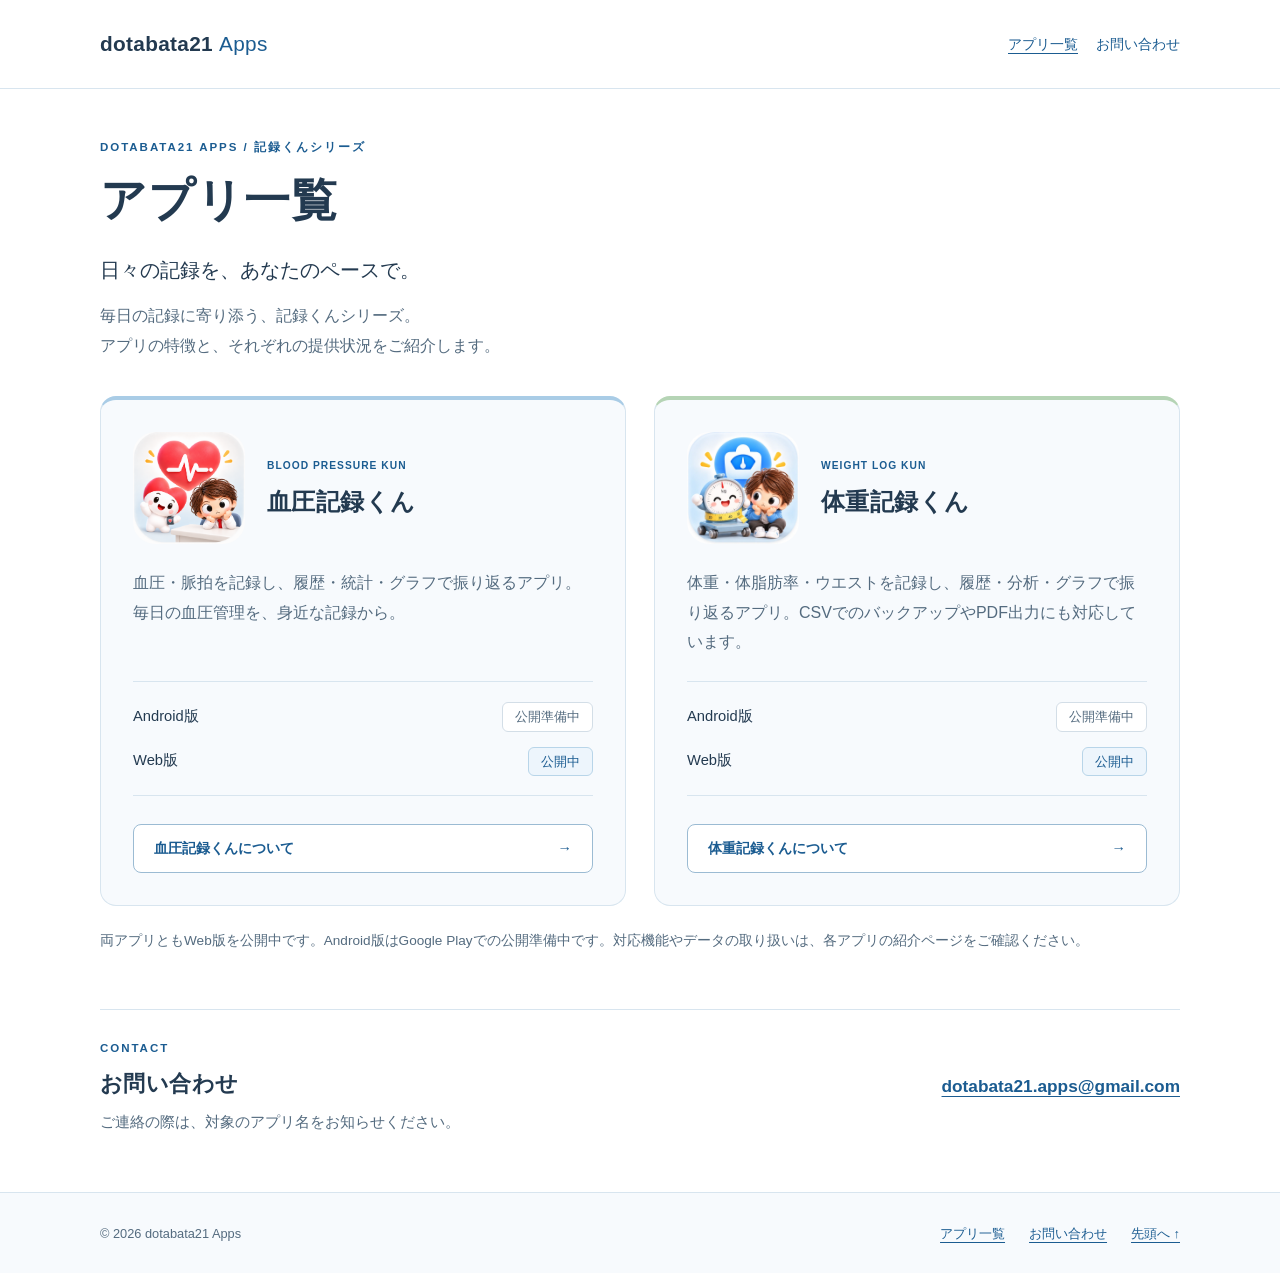
==== apps/index.html @ 8f8637d3 "feat: publish app directory and Weight Log Kun website" ====
<!doctype html>
<html lang="ja">
<head>
  <meta charset="utf-8">
  <meta name="viewport" content="width=device-width, initial-scale=1">
  <title>アプリ一覧｜dotabata21 Apps</title>
  <meta name="description" content="dotabata21 Appsの記録くんシリーズ。血圧記録くんと体重記録くんの紹介ページ、Android版・Web版の提供状況をご案内します。">
  <meta name="robots" content="index,follow">
  <meta name="theme-color" content="#edf5fc">
  <link rel="canonical" href="https://dotabata21.github.io/apps/">
  <meta property="og:type" content="website">
  <meta property="og:locale" content="ja_JP">
  <meta property="og:site_name" content="dotabata21 Apps">
  <meta property="og:title" content="アプリ一覧｜dotabata21 Apps">
  <meta property="og:description" content="日々の記録を、あなたのペースで。記録くんシリーズのアプリと提供状況をご案内します。">
  <meta property="og:url" content="https://dotabata21.github.io/apps/">
  <meta name="twitter:card" content="summary">
  <link rel="stylesheet" href="/css/style.css">
  <link rel="stylesheet" href="/css/apps.css">
</head>
<body id="top" class="apps-page">
  <a class="skip-link" href="#main">本文へ移動</a>
  <header class="site-header">
    <div class="container header-inner">
      <a class="brand" href="/apps/" aria-label="dotabata21 Apps アプリ一覧">dotabata21 <span>Apps</span></a>
      <nav aria-label="メインナビゲーション"><a href="/apps/" aria-current="page">アプリ一覧</a><a href="#contact">お問い合わせ</a></nav>
    </div>
  </header>
  <main id="main" class="container">
    <header class="apps-intro">
      <p class="eyebrow">DOTABATA21 APPS / 記録くんシリーズ</p>
      <h1>アプリ一覧</h1>
      <p class="apps-lead">日々の記録を、あなたのペースで。</p>
      <p>毎日の記録に寄り添う、記録くんシリーズ。<br>アプリの特徴と、それぞれの提供状況をご紹介します。</p>
    </header>
    <section class="app-grid" aria-label="記録くんシリーズのアプリ">
      <article class="app-card">
        <div class="app-card-heading">
          <a class="app-icon-link" href="/" aria-label="血圧記録くんの紹介ページへ"><img src="/images/blood-pressure-kun-icon.png" width="1254" height="1254" alt="血圧記録くんの正式アイコン" decoding="async"></a>
          <div><p class="eyebrow" lang="en">BLOOD PRESSURE KUN</p><h2><a href="/">血圧記録くん</a></h2></div>
        </div>
        <p class="app-description">血圧・脈拍を記録し、履歴・統計・グラフで振り返るアプリ。毎日の血圧管理を、身近な記録から。</p>
        <dl class="app-availability"><div><dt>Android版</dt><dd><span class="availability-badge">公開準備中</span></dd></div><div><dt>Web版</dt><dd><span class="availability-badge is-available">公開中</span></dd></div></dl>
        <a class="button-link app-details" href="/">血圧記録くんについて <span aria-hidden="true">→</span></a>
      </article>
      <article class="app-card app-card-weight">
        <div class="app-card-heading">
          <a class="app-icon-link" href="/weight-log/" aria-label="体重記録くんの紹介ページへ"><img src="/images/weight-log/weight-log-icon.webp" width="512" height="512" alt="男の子くんと体重計くんが並ぶ体重記録くんの正式アイコン" decoding="async"></a>
          <div><p class="eyebrow" lang="en">WEIGHT LOG KUN</p><h2><a href="/weight-log/">体重記録くん</a></h2></div>
        </div>
        <p class="app-description">体重・体脂肪率・ウエストを記録し、履歴・分析・グラフで振り返るアプリ。CSVでのバックアップやPDF出力にも対応しています。</p>
        <dl class="app-availability"><div><dt>Android版</dt><dd><span class="availability-badge">公開準備中</span></dd></div><div><dt>Web版</dt><dd><span class="availability-badge is-available">公開中</span></dd></div></dl>
        <a class="button-link app-details" href="/weight-log/">体重記録くんについて <span aria-hidden="true">→</span></a>
      </article>
    </section>
    <p class="availability-note">両アプリともWeb版を公開中です。Android版はGoogle Playでの公開準備中です。対応機能やデータの取り扱いは、各アプリの紹介ページをご確認ください。</p>
    <section id="contact" class="apps-contact">
      <div><p class="eyebrow">CONTACT</p><h2>お問い合わせ</h2><p>ご連絡の際は、対象のアプリ名をお知らせください。</p></div>
      <a class="email-link" href="mailto:dotabata21.apps@gmail.com">dotabata21.apps@gmail.com</a>
    </section>
  </main>
  <footer class="site-footer"><div class="container footer-inner"><small>© 2026 dotabata21 Apps</small><a href="/apps/" aria-current="page">アプリ一覧</a><a href="#contact">お問い合わせ</a><a href="#top">先頭へ ↑</a></div></footer>
</body>
</html>
---- css/style.css ----
:root {
  color-scheme: light;
  --ink: #233a50;
  --muted: #546b7f;
  --blue: #1b5c91;
  --pale: #edf5fc;
  --line: #d8e5ef;
  --width: 1080px;
}
* { box-sizing: border-box; }
html { scroll-padding-top: 24px; }
body {
  margin: 0;
  color: var(--ink);
  background: #fff;
  font-family: -apple-system, BlinkMacSystemFont, "Segoe UI", "Hiragino Kaku Gothic ProN", "Yu Gothic", Meiryo, sans-serif;
  font-size: 16px;
  line-height: 1.85;
  overflow-wrap: anywhere;
}
img { display: block; max-width: 100%; height: auto; }
a { color: var(--blue); text-underline-offset: 4px; }
a:hover { text-decoration-thickness: 2px; }
a:focus-visible { outline: 3px solid #2879b5; outline-offset: 5px; border-radius: 3px; }
h1, h2, h3 { margin: 0; line-height: 1.5; font-weight: 700; letter-spacing: .02em; }
h1 { font-size: clamp(2rem, 5vw, 2.9rem); }
h2 { font-size: clamp(1.5rem, 3vw, 1.9rem); }
h3 { font-size: 1.2rem; }
p { margin: 0 0 1em; }
p:last-child { margin-bottom: 0; }
.container { width: min(var(--width), calc(100% - 48px)); margin-inline: auto; }
.skip-link { position: absolute; z-index: 10; top: -100px; left: 16px; background: white; padding: 10px 16px; }
.skip-link:focus { top: 12px; }
.site-header { border-bottom: 1px solid var(--line); }
.header-inner { min-height: 88px; display: flex; align-items: center; justify-content: space-between; gap: 24px; }
.brand { color: var(--ink); font-size: 1.3rem; font-weight: 700; text-decoration: none; white-space: nowrap; letter-spacing: .015em; }
.brand span { color: var(--blue); font-weight: 500; }
.site-header nav { display: flex; flex-wrap: wrap; gap: 8px 24px; align-items: center; font-size: .88rem; }
.site-header nav a { display: inline-flex; align-items: center; min-height: 44px; text-decoration: none; }
.site-header nav a:hover, .site-header nav a[aria-current="page"] { text-decoration: underline; }
.eyebrow { color: var(--blue); font-size: .72rem; font-weight: 700; letter-spacing: .17em; margin-bottom: 8px; }
.hero { text-align: center; padding-top: 48px; }
.app-name-en { color: var(--muted); font-size: .98rem; letter-spacing: .08em; margin-top: 2px; margin-bottom: 28px; }
.hero-image { width: 100%; border-radius: 18px; }
.hero-description { font-size: clamp(1.02rem, 2.2vw, 1.2rem); margin: 30px auto 0; max-width: 700px; line-height: 1.95; }
.about-section { display: grid; grid-template-columns: 240px 1fr; gap: 54px; align-items: center; max-width: 930px; margin: 76px auto 0; scroll-margin-top: 24px; }
.app-image-wrap { padding: 5px; }
.app-image { width: 100%; border-radius: 22px; }
.about-section h2 { margin-bottom: 18px; }
.about-section p:not(.eyebrow) { color: var(--muted); }
.features-section { margin-top: 72px; }
.section-heading { margin-bottom: 28px; }
.feature-grid { display: grid; grid-template-columns: repeat(2, minmax(0, 1fr)); gap: 26px 44px; }
.feature { border-top: 1px solid var(--line); padding: 20px 0 10px; }
.feature-number { display: block; color: #6687a1; font-size: .8rem; letter-spacing: .09em; margin-bottom: 5px; }
.feature h3 { margin-bottom: 10px; }
.feature p { color: var(--muted); }
.privacy-panel { margin-top: 62px; padding: 30px 32px; background: var(--pale); border-radius: 16px; display: flex; gap: 24px; align-items: center; justify-content: space-between; }
.privacy-panel h2 { font-size: 1.4rem; margin-bottom: 10px; }
.privacy-panel p:not(.eyebrow) { color: var(--muted); }
.button-link { display: inline-flex; align-items: center; justify-content: center; gap: 8px; min-height: 48px; padding: 10px 20px; background: white; border: 1px solid #9bbbd3; border-radius: 8px; text-decoration: none; font-size: .9rem; font-weight: 600; flex-shrink: 0; }
.button-link:hover { background: #f8fbfe; }
.contact-section { margin-block: 64px 68px; }
.contact-section h2 { margin-bottom: 12px; }
.contact-section p { color: var(--muted); }
.email-link { display: inline-block; padding-block: 8px; font-size: 1.08rem; font-weight: 600; }
.developer-note { font-size: .88rem; margin-top: 20px; }
.site-footer { border-top: 1px solid var(--line); background: #f7fafd; }
.footer-inner { min-height: 80px; display: flex; flex-wrap: wrap; align-items: center; gap: 8px 24px; font-size: .8rem; padding-block: 18px; }
.footer-inner small { color: var(--muted); font-size: inherit; margin-right: auto; }
.footer-inner a { display: inline-flex; align-items: center; min-height: 40px; }
.policy-container { max-width: 860px; }
.policy-heading { padding-block: 48px 26px; }
.policy-heading h1 { font-size: clamp(1.65rem, 4vw, 2.3rem); margin-bottom: 22px; }
.policy-heading > p:not(.eyebrow) { color: var(--muted); }
.policy-date { font-size: .88rem; margin-top: 18px; }
.policy-contents { padding: 24px 28px; border: 1px solid var(--line); border-radius: 12px; background: #f7fafd; }
.policy-contents h2 { font-size: 1.1rem; margin-bottom: 12px; }
.policy-contents ol { margin: 0; padding-left: 1.5em; columns: 2; column-gap: 42px; font-size: .9rem; }
.policy-contents li { break-inside: avoid; padding-block: 5px; }
.policy-section { padding-block: 34px; border-bottom: 1px solid var(--line); scroll-margin-top: 24px; }
.policy-section h2 { font-size: clamp(1.2rem, 2.5vw, 1.4rem); margin-bottom: 16px; }
.policy-section p { line-height: 1.95; }
.policy-section ul { padding-left: 1.5em; margin-block: 12px 20px; }
.policy-section li { padding-bottom: 4px; }
.policy-note { padding: 14px 18px; background: var(--pale); border-left: 3px solid #94b9d4; border-radius: 0 6px 6px 0; font-size: .94rem; }
.policy-contact dl { display: grid; grid-template-columns: 130px 1fr; gap: 8px 24px; margin: 0; }
.policy-contact dt { color: var(--muted); }
.policy-contact dd { margin: 0; }
.back-link { display: inline-flex; align-items: center; min-height: 48px; margin-block: 28px 44px; }
@media (max-width: 900px) {
  .header-inner { flex-wrap: wrap; gap: 0; padding-block: 16px 10px; }
  .site-header nav { width: 100%; gap: 4px 22px; }
  .about-section { grid-template-columns: 190px 1fr; gap: 32px; }
  .privacy-panel { align-items: flex-start; flex-direction: column; }
}
@media (max-width: 620px) {
  .container { width: calc(100% - 36px); }
  .header-inner { padding-block: 14px 8px; }
  .brand { font-size: 1.16rem; }
  .site-header nav { gap: 0 15px; font-size: .76rem; }
  .hero { padding-top: 30px; }
  .app-name-en { margin-bottom: 20px; font-size: .88rem; }
  .hero-image { border-radius: 10px; }
  .hero-description { margin-top: 22px; text-align: left; }
  .desktop-break { display: none; }
  .about-section { grid-template-columns: 1fr; gap: 22px; margin-top: 44px; }
  .app-image-wrap { width: 172px; padding: 0; }
  .about-section h2 { margin-bottom: 14px; }
  .features-section { margin-top: 44px; }
  .section-heading { margin-bottom: 16px; }
  .feature-grid { grid-template-columns: 1fr; gap: 12px; }
  .feature { padding-top: 16px; }
  .privacy-panel { margin-top: 36px; padding: 23px 20px; gap: 18px; border-radius: 12px; }
  .button-link { width: 100%; padding-inline: 12px; }
  .contact-section { margin-block: 38px 44px; }
  .email-link { font-size: .97rem; }
  .footer-inner { gap: 0 18px; }
  .footer-inner small { width: 100%; }
  .policy-heading { padding-block: 30px 20px; }
  .policy-contents { padding: 20px; }
  .policy-contents ol { columns: 1; }
  .policy-section { padding-block: 28px; }
  .policy-contact dl { grid-template-columns: 1fr; gap: 2px; }
  .policy-contact dd { margin-bottom: 10px; }
}
@media print {
  .site-header, .site-footer, .skip-link, .back-link { display: none; }
  .container { width: 100%; }
  .policy-heading { padding-top: 0; }
  .policy-section { break-inside: avoid; }
  a { color: inherit; }
}

/* Official guide expansion: keep the existing palette, artwork and typography. */
button { font: inherit; }
button:focus-visible, summary:focus-visible { outline: 3px solid #2879b5; outline-offset: 4px; }
.site-header nav { gap: 4px 18px; }
.hero-links { display: flex; justify-content: center; gap: 8px 30px; flex-wrap: wrap; margin-top: 14px; }
.hero-links a { min-height: 44px; display: inline-flex; align-items: center; font-size: .93rem; }
.medical-note { border-left: 3px solid #94b9d4; padding-left: 16px; font-size: .94rem; }
.versions-section, .web-section, .camera-section { margin-top: 64px; scroll-margin-top: 24px; }
.section-heading > p:not(.eyebrow) { margin-top: 12px; color: var(--muted); max-width: 760px; }
.version-grid, .info-grid { display: grid; grid-template-columns: repeat(2,minmax(0,1fr)); gap: 24px; }
.version-card { border: 1px solid var(--line); border-radius: 14px; padding: 28px; background: #f7fafd; display: flex; flex-direction: column; }
.version-heading { display: flex; align-items: center; flex-wrap: wrap; gap: 6px 12px; margin-bottom: 16px; }
.release-status { border: 1px solid #ccdce8; background: #fff; padding: 1px 9px; border-radius: 5px; font-size: .76rem; color: var(--muted); }
.release-status.is-live { color: var(--blue); }
.version-card > p:not(.small-note) { color: var(--muted); flex-grow: 1; }
.version-card .button-link { width: 100%; }
.button-link:disabled { color: #546b7f; background: #eef2f6; border-color: #c9d7e2; cursor: default; opacity: 1; }
.small-note { font-size: .9rem; color: var(--muted); margin-top: 12px; }
.info-grid { margin-block: 24px; }
.info-card { background: #f7fafd; border-top: 2px solid #c7deef; padding: 20px 22px; }
.info-card h3 { font-size: 1.06rem; margin-bottom: 12px; }
.info-card p { color: var(--muted); }
.web-section > p, .camera-section > p { max-width: 920px; }
.data-section { margin-top: 56px; padding: 32px; background: var(--pale); border-radius: 16px; scroll-margin-top: 24px; }
.data-section h2 { margin-bottom: 18px; }
.data-section .button-link { margin-top: 8px; }
.plain-list { padding-left: 1.3em; margin-bottom: 22px; }
.plain-list li { padding-bottom: 8px; }
.policy-section h3 { font-size: 1.08rem; margin-block: 26px 12px; }
.steps { padding-left: 1.4em; margin-block: 16px 24px; }
.steps li { padding-block: 5px; padding-left: 4px; }
.faq-list { margin-bottom: 30px; }
.faq-item { border-top: 1px solid var(--line); scroll-margin-top: 24px; }
.faq-item:last-child { border-bottom: 1px solid var(--line); }
.faq-item summary { min-height: 60px; padding: 18px 10px 18px 6px; font-weight: 600; cursor: pointer; line-height: 1.6; }
.faq-item summary::marker, .license-item summary::marker { color: var(--blue); }
.faq-answer { padding: 0 16px 22px 26px; color: var(--muted); }
.license-item { border: 1px solid var(--line); border-radius: 8px; margin-top: 12px; }
.license-item summary { padding: 14px 16px; cursor: pointer; min-height: 48px; }
.license-item summary span { font-weight: 600; }
.license-item summary small { display: block; margin-left: 16px; color: var(--muted); }
.license-item pre { white-space: pre-wrap; overflow-wrap: anywhere; font-size: .82rem; line-height: 1.65; margin: 0; padding: 18px; border-top: 1px solid var(--line); font-family: ui-monospace, Consolas, monospace; }
[hidden] { display: none !important; }
@media (max-width: 900px) { .site-header nav { gap: 0 20px; } }
@media (max-width: 620px) {
  .brand { white-space: normal; max-width: 100%; }
  .site-header nav { font-size: .83rem; gap: 0 18px; }
  .hero-links { justify-content: flex-start; gap: 0 20px; }
  .versions-section, .web-section, .camera-section { margin-top: 42px; }
  .version-grid, .info-grid { grid-template-columns: 1fr; gap: 18px; }
  .version-card { padding: 22px 20px; }
  .data-section { margin-top: 36px; padding: 23px 20px; }
  .info-card { padding: 18px 20px; }
  .faq-answer { padding: 0 8px 20px 20px; }
  .policy-contents a { display: inline-block; min-height: 36px; }
  .license-item summary { padding-inline: 12px; }
}
@media (prefers-reduced-motion: reduce) { html { scroll-behavior: auto; } }
@media print { .versions-section button, .hero-links { display: none; } .faq-item, .license-item { break-inside: avoid; } }

/* Android screen previews: scoped to the home-page screenshot section. */
.screenshots-section { margin-top: 64px; scroll-margin-top: 24px; }
.screenshot-grid { display: grid; grid-template-columns: repeat(4, minmax(0, 1fr)); gap: 24px; margin-inline: auto; }
.screenshot-card { margin: 0; padding: 16px; border: 1px solid var(--line); border-radius: 14px; background: #f7fafd; }
.screenshot-link { display: block; width: 190px; max-width: 100%; margin-inline: auto; cursor: zoom-in; }
.screenshot-card img { width: 100%; height: auto; margin-inline: auto; border: 1px solid var(--line); border-radius: 10px; box-shadow: 0 4px 14px rgba(35, 58, 80, .06); }
.screenshot-card figcaption { margin-top: 14px; text-align: center; font-size: 1.06rem; font-weight: 600; }
@media (max-width: 1000px) {
  .screenshot-grid { grid-template-columns: repeat(2, minmax(0, 1fr)); max-width: 560px; }
}
@media (max-width: 760px) {
  .screenshot-grid { grid-template-columns: 1fr; }
  .screenshot-link { width: 50%; max-width: 190px; }
}
@media (max-width: 620px) {
  .screenshots-section { margin-top: 42px; }
  .screenshot-grid { gap: 18px; }
  .screenshot-card { padding: 12px; }
}

.screenshot-dialog { width: fit-content; max-width: calc(100% - 32px); max-height: calc(100% - 32px); padding: 20px; color: var(--ink); border: 1px solid var(--line); border-radius: 14px; background: #fff; }
.screenshot-dialog::backdrop { background: rgba(35, 58, 80, .55); }
.screenshot-dialog-heading { display: flex; align-items: center; justify-content: space-between; gap: 20px; margin-bottom: 16px; }
.screenshot-dialog-heading h3 { font-size: 1.1rem; }
.screenshot-dialog-heading form { margin: 0; }
.screenshot-close { min-height: 44px; padding: 8px 12px; color: var(--blue); border: 1px solid var(--line); border-radius: 8px; background: #fff; cursor: pointer; }
.screenshot-dialog img { width: auto; height: auto; max-width: min(380px, 100%); max-height: calc(100dvh - 150px); margin-inline: auto; border: 1px solid var(--line); border-radius: 10px; }
---- css/apps.css ----
/* Additions are limited to the new application directory page. */
.apps-page .apps-intro { padding: 48px 0 36px; }
.apps-page .apps-intro h1 { margin-bottom: 16px; }
.apps-page .apps-lead { color: var(--ink); font-size: 1.25rem; margin-bottom: 12px; }
.apps-page .apps-intro > p:last-child { color: var(--muted); }
.apps-page .app-grid { display: grid; grid-template-columns: repeat(2, minmax(0, 1fr)); gap: 28px; }
.apps-page .app-card { min-width: 0; padding: 32px; border: 1px solid var(--line); border-top: 4px solid #a9cce6; border-radius: 16px; background: #f7fafd; display: flex; flex-direction: column; }
.apps-page .app-card-weight { border-top-color: #b5d4b5; }
.apps-page .app-card-heading { display: grid; grid-template-columns: 112px minmax(0, 1fr); gap: 22px; align-items: center; margin-bottom: 24px; }
.apps-page .app-icon-link { display: block; border-radius: 22px; }
.apps-page .app-icon-link img { border-radius: 22px; width: 112px; }
.apps-page .app-card-heading .eyebrow { font-size: .64rem; letter-spacing: .1em; }
.apps-page .app-card h2 { font-size: 1.5rem; }
.apps-page .app-card h2 a { color: var(--ink); text-decoration: none; }
.apps-page .app-card h2 a:hover { text-decoration: underline; }
.apps-page .app-description { color: var(--muted); flex-grow: 1; margin-bottom: 24px; }
.apps-page .app-availability { margin: 0 0 28px; padding-block: 12px; border-block: 1px solid var(--line); }
.apps-page .app-availability > div { display: flex; align-items: center; justify-content: space-between; flex-wrap: wrap; gap: 6px 12px; padding-block: 7px; }
.apps-page .app-availability dt { font-size: .92rem; }
.apps-page .app-availability dd { margin: 0; }
.apps-page .availability-badge { display: inline-block; padding: 2px 12px; border: 1px solid #d3dee7; border-radius: 6px; background: #fff; color: var(--muted); font-size: .8rem; }
.apps-page .availability-badge.is-available { color: #1b5c91; border-color: #b8d5e9; background: #edf5fc; }
.apps-page .app-details { width: 100%; justify-content: space-between; }
.apps-page .availability-note { margin: 22px 0 0; color: var(--muted); font-size: .85rem; }
.apps-page .apps-contact { margin-block: 56px; padding-top: 28px; border-top: 1px solid var(--line); display: flex; align-items: center; justify-content: space-between; flex-wrap: wrap; gap: 20px; }
.apps-page .apps-contact h2 { font-size: 1.4rem; margin-bottom: 8px; }
.apps-page .apps-contact p:not(.eyebrow) { color: var(--muted); font-size: .93rem; }
@media (max-width: 760px) {
  .apps-page .app-grid { grid-template-columns: 1fr; gap: 22px; }
  .apps-page .apps-intro { padding-block: 32px 28px; }
  .apps-page .app-card { padding: 24px; }
  .apps-page .apps-contact { margin-block: 40px; }
}
@media (max-width: 380px) {
  .apps-page .app-card { padding: 20px; }
  .apps-page .app-card-heading { grid-template-columns: 80px minmax(0, 1fr); gap: 14px; }
  .apps-page .app-icon-link img { width: 80px; border-radius: 16px; }
  .apps-page .app-card h2 { font-size: 1.25rem; }
  .apps-page .app-card-heading .eyebrow { font-size: .58rem; }
}
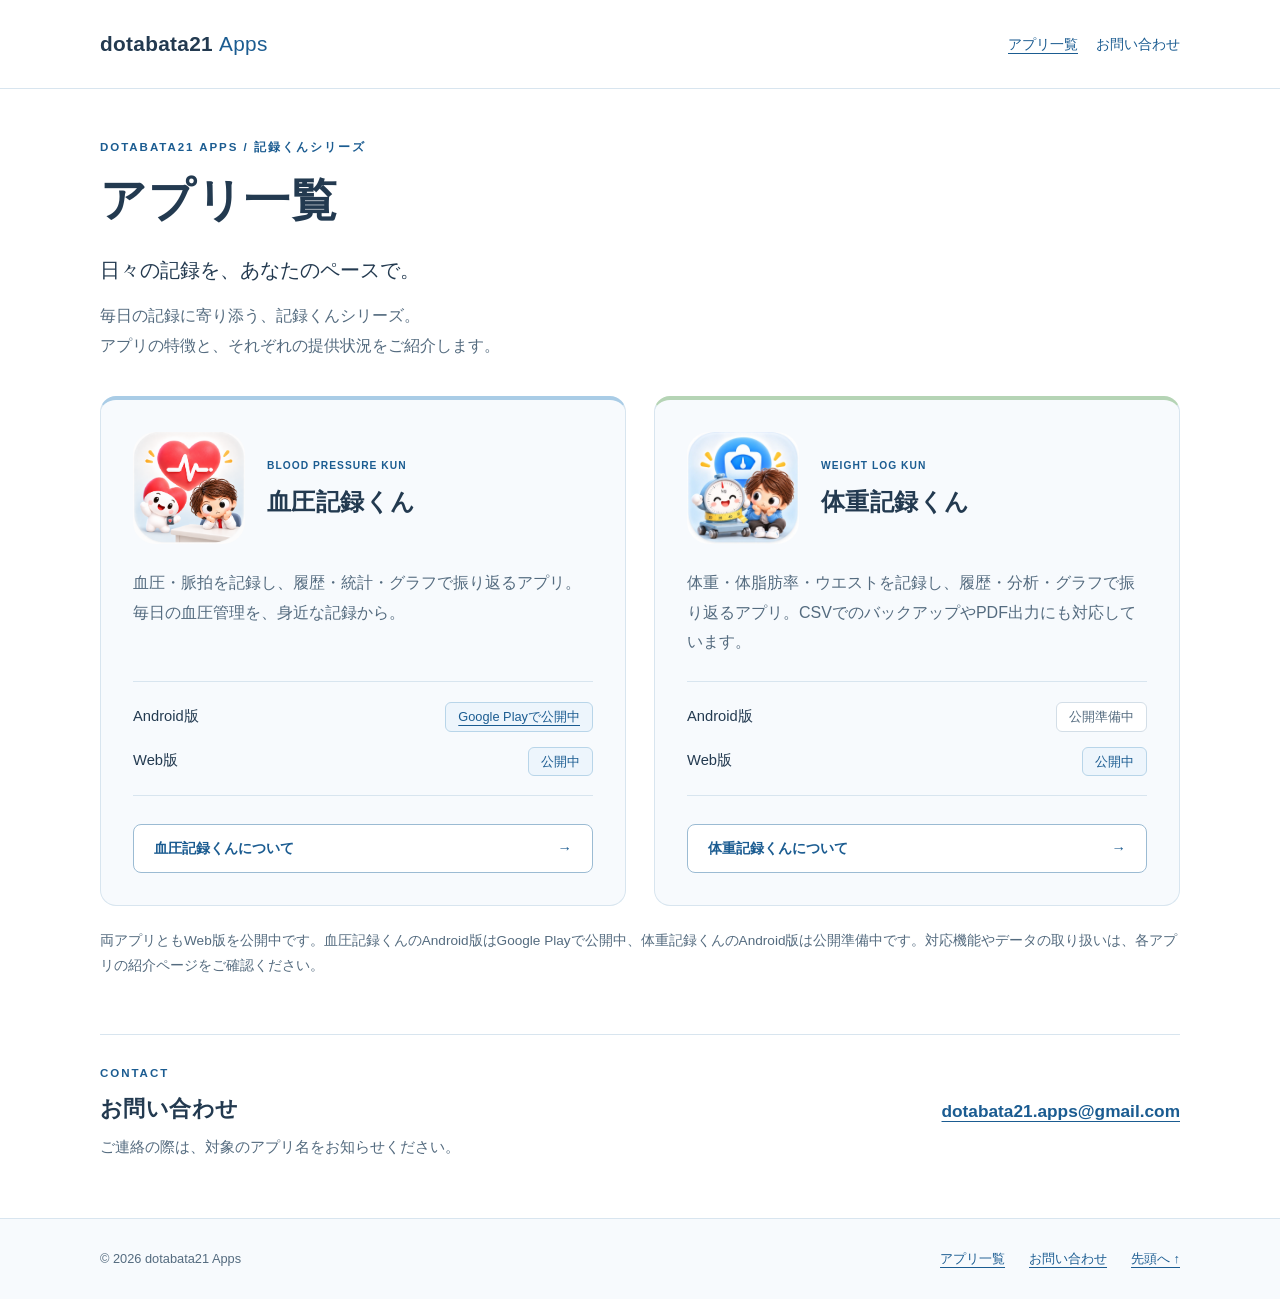
==== commit 4f4810c8: "Update Google Play links for BloodPressureKun public release" ====
--- a/apps/index.html
+++ b/apps/index.html
@@ -40,7 +40,7 @@
           <div><p class="eyebrow" lang="en">BLOOD PRESSURE KUN</p><h2><a href="/">血圧記録くん</a></h2></div>
         </div>
         <p class="app-description">血圧・脈拍を記録し、履歴・統計・グラフで振り返るアプリ。毎日の血圧管理を、身近な記録から。</p>
-        <dl class="app-availability"><div><dt>Android版</dt><dd><span class="availability-badge">公開準備中</span></dd></div><div><dt>Web版</dt><dd><span class="availability-badge is-available">公開中</span></dd></div></dl>
+        <dl class="app-availability"><div><dt>Android版</dt><dd><a class="availability-badge is-available" href="https://play.google.com/store/apps/details?id=jp.dota21.bloodpressurekun" target="_blank" rel="noopener noreferrer" aria-label="血圧記録くんをGoogle Playで開く">Google Playで公開中</a></dd></div><div><dt>Web版</dt><dd><span class="availability-badge is-available">公開中</span></dd></div></dl>
         <a class="button-link app-details" href="/">血圧記録くんについて <span aria-hidden="true">→</span></a>
       </article>
       <article class="app-card app-card-weight">
@@ -53,7 +53,7 @@
         <a class="button-link app-details" href="/weight-log/">体重記録くんについて <span aria-hidden="true">→</span></a>
       </article>
     </section>
-    <p class="availability-note">両アプリともWeb版を公開中です。Android版はGoogle Playでの公開準備中です。対応機能やデータの取り扱いは、各アプリの紹介ページをご確認ください。</p>
+    <p class="availability-note">両アプリともWeb版を公開中です。血圧記録くんのAndroid版はGoogle Playで公開中、体重記録くんのAndroid版は公開準備中です。対応機能やデータの取り扱いは、各アプリの紹介ページをご確認ください。</p>
     <section id="contact" class="apps-contact">
       <div><p class="eyebrow">CONTACT</p><h2>お問い合わせ</h2><p>ご連絡の際は、対象のアプリ名をお知らせください。</p></div>
       <a class="email-link" href="mailto:dotabata21.apps@gmail.com">dotabata21.apps@gmail.com</a>
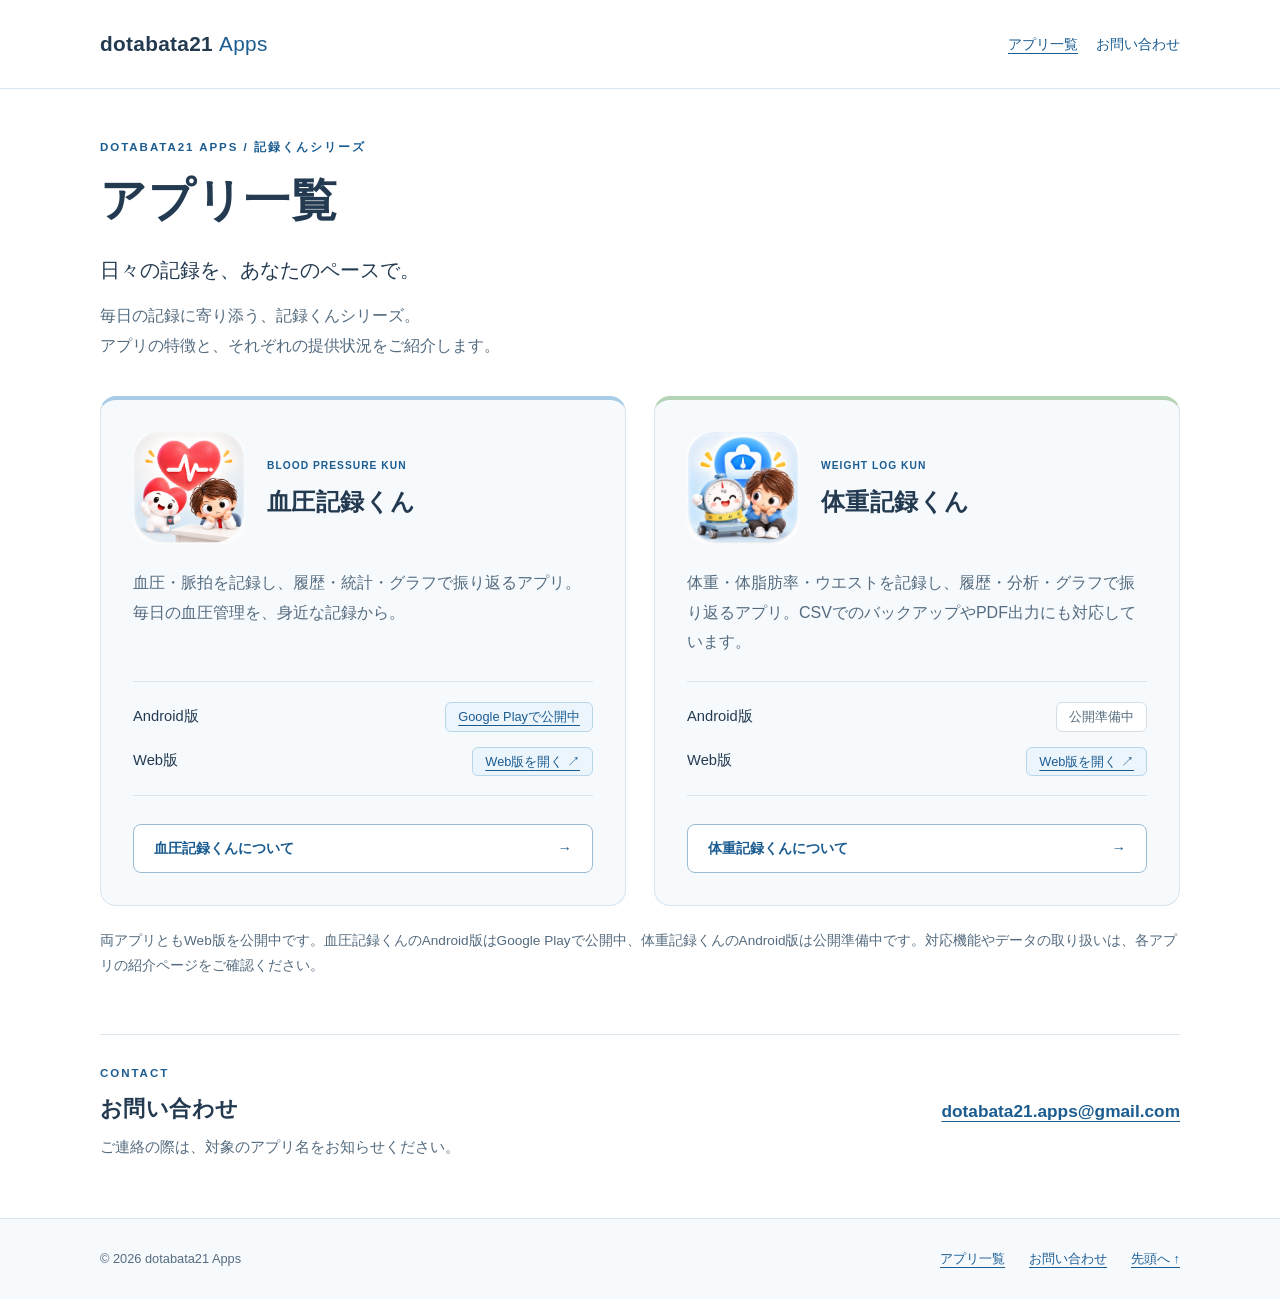
==== commit c5b9bd07: "Update app links, Weight Log ad disclosures and favicon" ====
--- a/apps/index.html
+++ b/apps/index.html
@@ -40,7 +40,7 @@
           <div><p class="eyebrow" lang="en">BLOOD PRESSURE KUN</p><h2><a href="/">血圧記録くん</a></h2></div>
         </div>
         <p class="app-description">血圧・脈拍を記録し、履歴・統計・グラフで振り返るアプリ。毎日の血圧管理を、身近な記録から。</p>
-        <dl class="app-availability"><div><dt>Android版</dt><dd><a class="availability-badge is-available" href="https://play.google.com/store/apps/details?id=jp.dota21.bloodpressurekun" target="_blank" rel="noopener noreferrer" aria-label="血圧記録くんをGoogle Playで開く">Google Playで公開中</a></dd></div><div><dt>Web版</dt><dd><span class="availability-badge is-available">公開中</span></dd></div></dl>
+        <dl class="app-availability"><div><dt>Android版</dt><dd><a class="availability-badge is-available" href="https://play.google.com/store/apps/details?id=jp.dota21.bloodpressurekun" target="_blank" rel="noopener noreferrer" aria-label="血圧記録くんをGoogle Playで開く">Google Playで公開中</a></dd></div><div><dt>Web版</dt><dd><a class="availability-badge is-available" href="https://bpr-kun.web.app/" target="_blank" rel="noopener noreferrer" aria-label="血圧記録くんWebを開く（新しいタブ）">Web版を開く <span aria-hidden="true">↗</span></a></dd></div></dl>
         <a class="button-link app-details" href="/">血圧記録くんについて <span aria-hidden="true">→</span></a>
       </article>
       <article class="app-card app-card-weight">
@@ -49,7 +49,7 @@
           <div><p class="eyebrow" lang="en">WEIGHT LOG KUN</p><h2><a href="/weight-log/">体重記録くん</a></h2></div>
         </div>
         <p class="app-description">体重・体脂肪率・ウエストを記録し、履歴・分析・グラフで振り返るアプリ。CSVでのバックアップやPDF出力にも対応しています。</p>
-        <dl class="app-availability"><div><dt>Android版</dt><dd><span class="availability-badge">公開準備中</span></dd></div><div><dt>Web版</dt><dd><span class="availability-badge is-available">公開中</span></dd></div></dl>
+        <dl class="app-availability"><div><dt>Android版</dt><dd><span class="availability-badge">公開準備中</span></dd></div><div><dt>Web版</dt><dd><a class="availability-badge is-available" href="https://wl-kun.web.app/" target="_blank" rel="noopener noreferrer" aria-label="体重記録くんWebを開く（新しいタブ）">Web版を開く <span aria-hidden="true">↗</span></a></dd></div></dl>
         <a class="button-link app-details" href="/weight-log/">体重記録くんについて <span aria-hidden="true">→</span></a>
       </article>
     </section>
